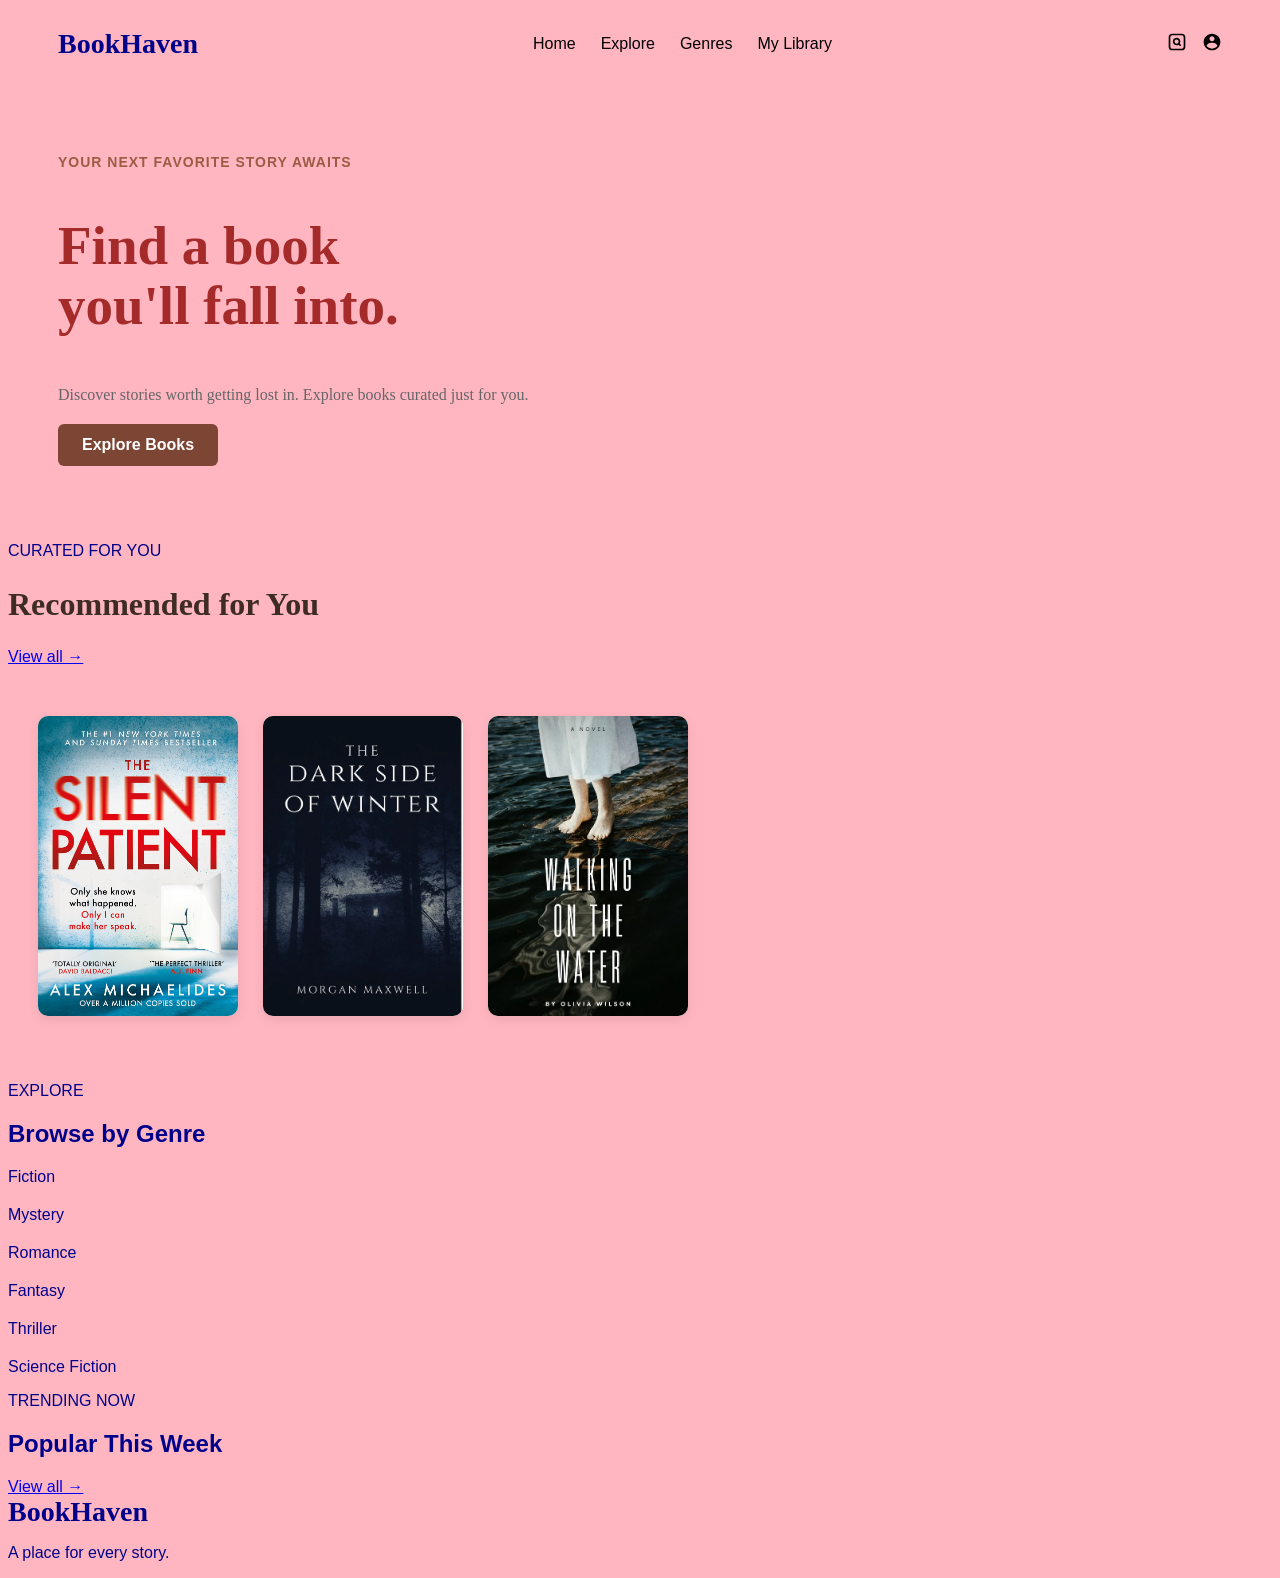
==== index.html @ c0f8ff00 "Initial BookHaven website" ====
<!DOCTYPE html>
<html lang="en">
<head>
    <meta charset="UTF-8">
    <meta name="viewport" content="width=device-width, initial-scale=1.0">

    <title>BookHaven</title>

    <link rel="stylesheet" href="style.css">
</head>

<body>

    <!-- NAVBAR -->
    <nav class="navbar">

        <div class="logo">
            BookHaven
        </div>

        <div class="nav-links">
            <a href="#">Home</a>
            <a href="#">Explore</a>
            <a href="#">Genres</a>
            <a href="#">My Library</a>
        </div>

        <div class="nav-actions">
            <button id="search-btn">
                <img src="assets\search-square-svgrepo-com (1).svg" alt="Search">
            </button>
            <button id="profile-btn">
                <img src="assets\user-profile-filled-svgrepo-com.svg" alt="Profile">
            </button>
        </div>

    </nav>


    <!-- HERO SECTION -->
    <section class="hero">

        <div class="hero-content">

            <p class="hero-tagline">
                YOUR NEXT FAVORITE STORY AWAITS
            </p>

            <h1>
                Find a book<br>
                you'll fall into.
            </h1>

            <p class="hero-description">
                Discover stories worth getting lost in.
                Explore books curated just for you.
            </p>

            <button class="explore-btn">
                Explore Books
            </button>

        </div>

    </section>


    <!-- RECOMMENDED SECTION -->
    <section class="book-section">

        <div class="section-header">

            <div>
                <p class="section-label">CURATED FOR YOU</p>
                <h2 class="section-title">Recommended for You</h2>
            </div>

            <a href="#" class="view-all">
                View all →
            </a>

        </div>

        <div class="book-grid" id="recommended-books">
            <div class="book-grid">

    <div class="book-card">
        <div class="book-cover">
            <img src="assets\SilentPatient.jpg">
        </div>

    </div>

    <div class="book-card">
    <div class="book-cover">
        <img src="assets\canva-dark-silhouette-thriller-mystery-book-cover-jH6NnqQtUy0.webp" alt="Book title">
    </div>
</div>

<div class="book-card">
    <div class="book-cover">
        <img src="assets\WalkingOnTheWater.webp" alt="Book title">
    </div>
</div>

</div>
        </div>

    </section>


    <!-- BROWSE GENRES -->
    <section class="genre-section">

        <div class="section-header">

            <div>
                <p class="section-label">EXPLORE</p>
                <h2>Browse by Genre</h2>
            </div>

        </div>

        <div class="genre-grid">

            <div class="genre-card">Fiction</div>
            <div class="genre-card">Mystery</div>
            <div class="genre-card">Romance</div>
            <div class="genre-card">Fantasy</div>
            <div class="genre-card">Thriller</div>
            <div class="genre-card">Science Fiction</div>

        </div>

    </section>


    <!-- POPULAR THIS WEEK -->
    <section class="book-section">

        <div class="section-header">

            <div>
                <p class="section-label">TRENDING NOW</p>
                <h2>Popular This Week</h2>
            </div>

            <a href="#" class="view-all">
                View all →
            </a>

        </div>

        <div class="book-grid" id="popular-books">
            <!-- Books will be added here -->
        </div>

    </section>


    <!-- FOOTER -->
    <footer>

        <div class="logo">
            BookHaven
        </div>

        <p>
            A place for every story.
        </p>

    </footer>


    <script src="../js/script.js"></script>

</body>
</html>
---- style.css ----
* {
    box-sizing: border-box
    ;
}


body {
    background-color: lightpink;
    color: darkblue;
    font-family: Arial, sans-serif;
}

h1 {
    
    color: brown;
    font-family: Georgia, serif;
    font-size: 55px;
    font-weight: 600;
    line-height: 1.1;
    
}

.hero-tagline {
    color: #9b5c45;
    font-size: 14px;
    font-weight: 600;
    letter-spacing: 1px;
    text-transform: uppercase;

}

.section-title {
    color: #3d2b24;
    font-family: Georgia, serif;
    font-size: 32px;
    margin-bottom: 25px;
}



.hero {
    width: 100%;
    padding: 60px 50px;

    
}

.navbar {
    display: flex;
    justify-content: space-between;
    align-items: center;
    padding: 20px 50px;
    

}

.nav-links {
    display: flex;
    gap: 25px;
}

.genre-grid {
    display: grid;
    gap: 20px;
}

.book-grid {
    display: grid;
    grid-template-columns: repeat(3, 200px);
    gap: 25px;
   
}

.explore-btn {
    background-color: #9b5c45;
    color: white;
    border: none;
    padding: 12px 24px;
    border-radius: 6px;
    font-size: 16px;
    cursor: pointer;
    font-weight: bold;
}

.explore-btn {
    background-color: #7d4634;
    transition: 0.3s;
}


.logo {
    font-family: Georgia, serif;
    font-size: 28px;
    font-weight: 600;
}

.nav-links a {
    text-decoration: none;
    color: black;
    transition: 0.3s;
}

.nav-links a:hover {
    color: #9b5c45;
}

.nav-actions button {
    border: none;
    background: transparent;
    cursor: pointer;
    font-size: 18px;
    padding: 0;
}

.nav-actions {
    display: flex;
    gap: 15px;
}


.nav-actions img {
    width: 20px;
    height: 20px;
    transition: 0.2s;
}

.nav-actions button:hover img{
    transform: scale(1.15);

}

.hero-description {
    color: #666;
    font-size: 16px;
    line-height: 1.6;
    max-width: 500px;
    font-family: Cambria, Cochin, Georgia, Times, 'Times New Roman', serif;
}


#recommended-books {
    padding: 50px 30px;
}

.book-card {
    height: 300px;
    width: 200px;
    background-color: white;
    border-radius: 10px;
}


.book-card:hover {
    transform: translateY(-5px);
    box-shadow: 0 8px 20px rgba(0, 0, 0, 0.12);
}

.book-cover {
    width: 100%;
    height: 100%;
    background-color: #e8d5c4;
    border-radius: 10px;
    overflow: hidden;
    box-shadow: 0 4px 12px rgba(0, 0, 0, 0.08);
    transition: 0.3s;
}


.book-cover img {
    height: 100%;
    width: 100%;
    object-fit: cover;
}

.book-card h3 {
    font-family: Georgia, serif;
    font-size: 18px;
    margin: 15px;
}

.book-card p {
    color: #777;
    font-size: 14px;
    margin: 0 15px;
}
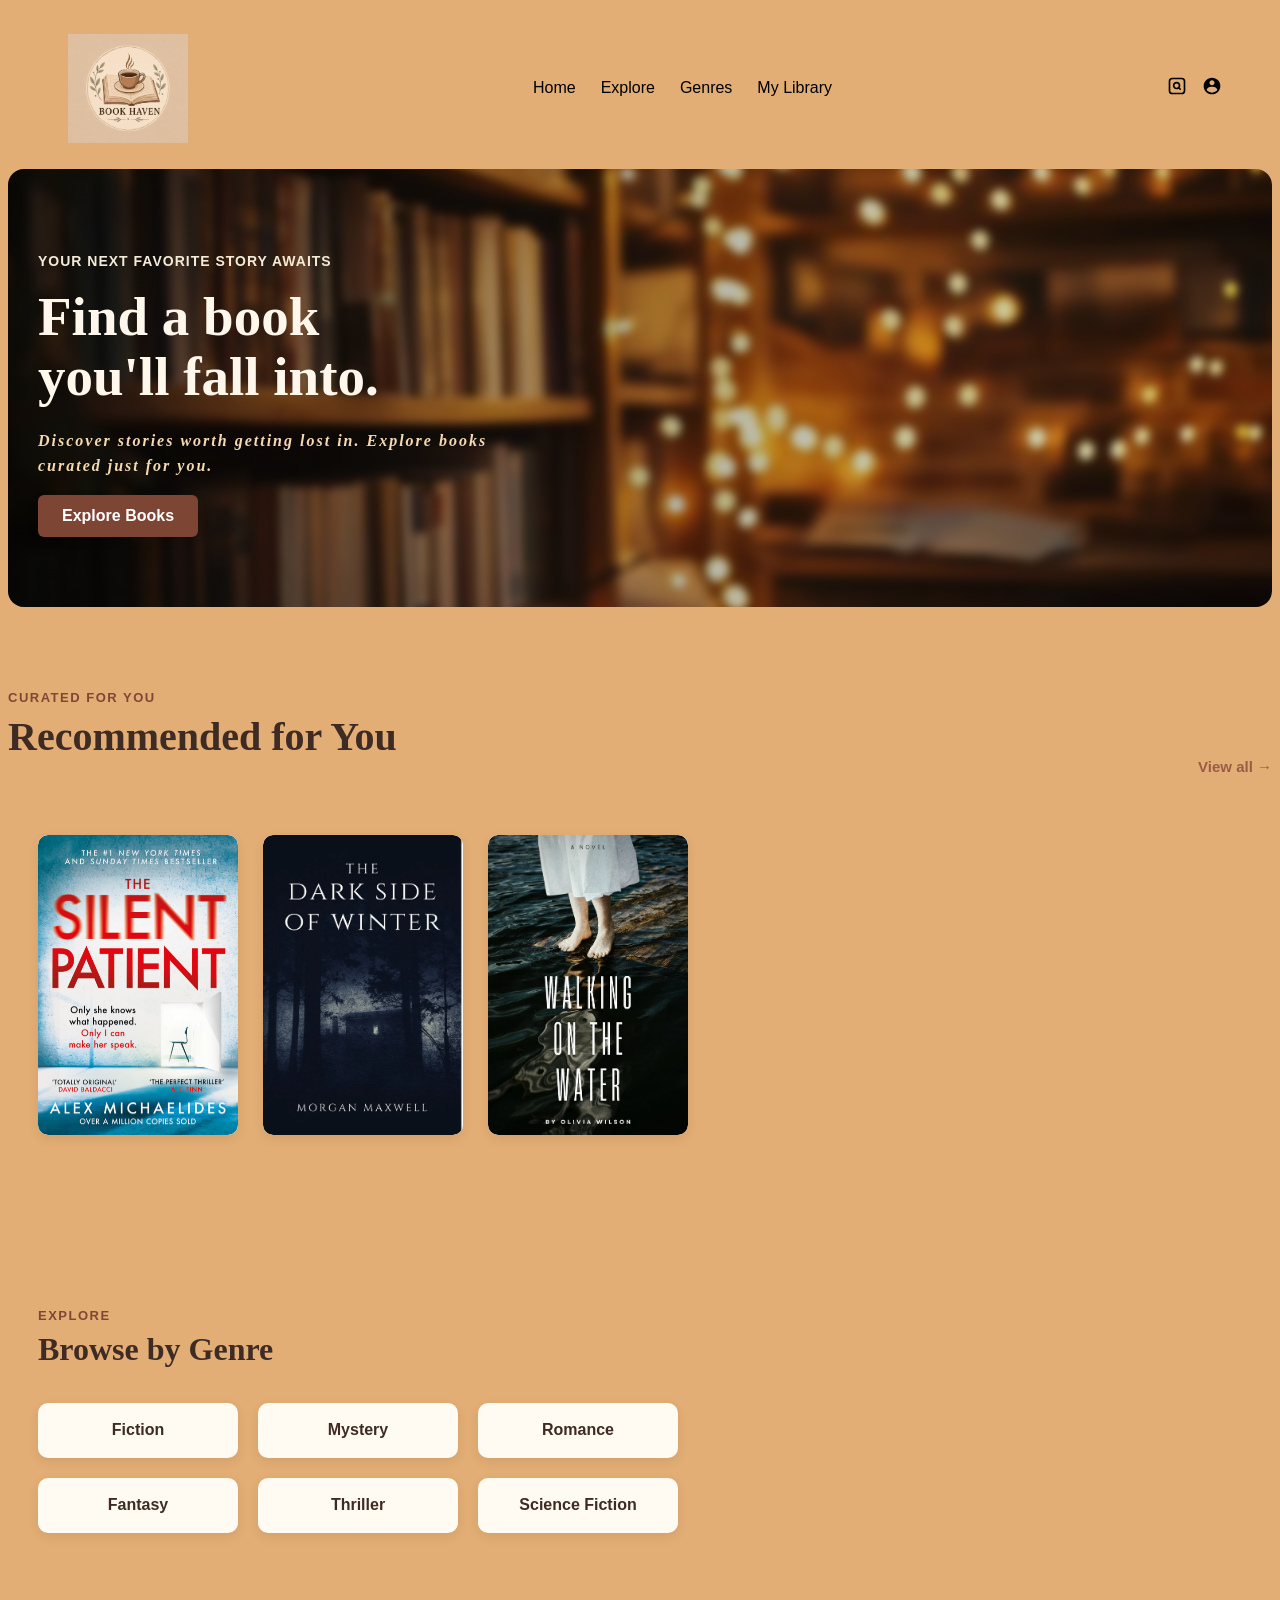
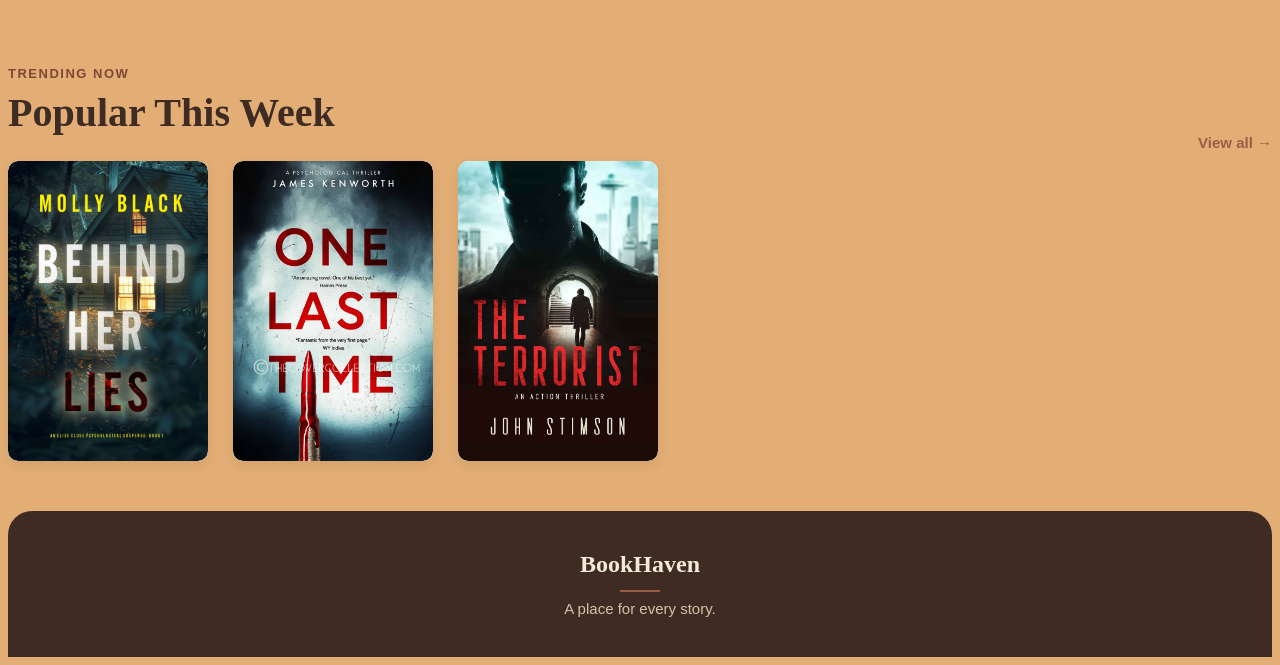
==== commit 19cb7028: "Update BookHaven design and navigation" ====
--- a/index.html
+++ b/index.html
@@ -14,14 +14,14 @@
     <!-- NAVBAR -->
     <nav class="navbar">
 
-        <div class="logo">
-            BookHaven
+        <div class="nav-logo">
+            <img src="assets\Book_Haven.png.png" alt="BookHsven">
         </div>
 
         <div class="nav-links">
-            <a href="#">Home</a>
-            <a href="#">Explore</a>
-            <a href="#">Genres</a>
+            <a href="#home">Home</a>
+            <a href="#recommended-books">Explore</a>
+            <a href="#genres">Genres</a>
             <a href="#">My Library</a>
         </div>
 
@@ -38,7 +38,11 @@
 
 
     <!-- HERO SECTION -->
-    <section class="hero">
+    <section class="hero" id="home">
+
+        <div class="hero-background">
+            <img src="assets\Bookshelf Wallpaper Desktop HD.jpe" alt="">
+        </div>
 
         <div class="hero-content">
 
@@ -56,7 +60,7 @@
                 Explore books curated just for you.
             </p>
 
-            <button class="explore-btn">
+            <button class="explore-btn" onclick="document.getElementById('recommended-books').scrollIntoView({behavior:'smooth'})">
                 Explore Books
             </button>
 
@@ -110,7 +114,7 @@
 
 
     <!-- BROWSE GENRES -->
-    <section class="genre-section">
+    <section class="genre-section" id="genres">
 
         <div class="section-header">
 
@@ -145,14 +149,30 @@
                 <h2>Popular This Week</h2>
             </div>
 
-            <a href="#" class="view-all">
+            <a href="#recommended-books" class="view-all">
                 View all →
             </a>
 
         </div>
 
         <div class="book-grid" id="popular-books">
-            <!-- Books will be added here -->
+            <div class="book-card">
+    <div class="book-cover">
+        <img src="assets\BehindHerLies.jpg" alt="Behind Her Lies">
+    </div>
+</div>
+
+<div class="book-card">
+    <div class="book-cover">
+        <img src="assets\OneLastTime.jpg" alt="One Last Time">
+    </div>
+</div>
+
+<div class="book-card">
+    <div class="book-cover">
+        <img src="assets\theTerrorist.jpg" alt="The Terrorist">
+    </div>
+</div>
         </div>
 
     </section>
@@ -163,6 +183,7 @@
 
         <div class="logo">
             BookHaven
+            
         </div>
 
         <p>
--- a/style.css
+++ b/style.css
@@ -1,3 +1,7 @@
+html {
+    scroll-behavior: smooth;
+}
+
 * {
     box-sizing: border-box
     ;
@@ -5,27 +9,29 @@
 
 
 body {
-    background-color: lightpink;
-    color: darkblue;
+    background-color: #d88b39b1;
+    color: #3d2b24;
     font-family: Arial, sans-serif;
 }
 
 h1 {
     
-    color: brown;
+    color: #fff7eb;
     font-family: Georgia, serif;
     font-size: 55px;
     font-weight: 600;
     line-height: 1.1;
+    margin: 0 0 20px 0;
     
 }
 
 .hero-tagline {
-    color: #9b5c45;
+    color: #f3ead8;
     font-size: 14px;
     font-weight: 600;
     letter-spacing: 1px;
     text-transform: uppercase;
+    margin-bottom: 18px;
 
 }
 
@@ -36,13 +42,64 @@
     margin-bottom: 25px;
 }
 
+.section-label {
+    color: #7f4735;
+    font-size: 13px;
+    font-weight: 600;
+    letter-spacing: 1.5px;
+    margin-bottom: 8px;
+}
+
+.section-header h2 {
+    color: #3d2b24;
+    font-family: Georgia, serif;
+    font-size: 40px;
+    margin: 0 0 25px 0;
+}
+
 
 
 .hero {
     width: 100%;
-    padding: 60px 50px;
-
+    padding: 70px 30px;
+    border-radius: 16px;
+    overflow: hidden;
+    position: relative;
+    background-color: #ead9c3;
+}
+
+.hero-background {
+    position: absolute;
+    inset: 0;
+}
+
+.hero-background img {
+    width: 100%;
+    height: 100%;
+    object-fit: cover;
+    filter: blur(4px);
+    transform: scale(1.05);
+
+}
+
+.hero-background::after {
+    content: "";
+    position: absolute;
+    inset: 0;
+    background-color: rgba(243, 234, 216, 0.10);
+    background: linear-gradient(
+        90deg,
+        rgba(0, 0, 0, 0.45),
+        rgba(0, 0, 0, 0.12)
+    );
+}
     
+
+
+.hero-content {
+    max-width: 600px;
+    position: relative;
+    z-index: 1;
 }
 
 .navbar {
@@ -61,13 +118,21 @@
 
 .genre-grid {
     display: grid;
+    grid-row: repeat(3, 200px);
+    margin-top: 10px;
     gap: 20px;
+}
+
+.genre-section {
+    padding: 50px 30px;
+    margin-top: 60px;
 }
 
 .book-grid {
     display: grid;
     grid-template-columns: repeat(3, 200px);
     gap: 25px;
+    margin-top: 0;
    
 }
 
@@ -80,13 +145,16 @@
     font-size: 16px;
     cursor: pointer;
     font-weight: bold;
+    box-shadow: 0 4px 12px rgba(0, 0, 0, 0.08);
+}
+.explore-btn:hover {
+    background-color: #521a07e2;
 }
 
 .explore-btn {
     background-color: #7d4634;
     transition: 0.3s;
 }
-
 
 .logo {
     font-family: Georgia, serif;
@@ -130,11 +198,14 @@
 }
 
 .hero-description {
-    color: #666;
+    color: #f5d9b2;
     font-size: 16px;
     line-height: 1.6;
     max-width: 500px;
     font-family: Cambria, Cochin, Georgia, Times, 'Times New Roman', serif;
+    font-weight: bold;
+    font-style: italic;
+    letter-spacing: 2px;
 }
 
 
@@ -183,3 +254,156 @@
     font-size: 14px;
     margin: 0 15px;
 }
+
+.section-header {
+    display: flex;
+    justify-content: space-between;
+    align-items: center;
+    width: 100%;
+}
+
+.view-all {
+    align-self: flex-end;
+    display: inline-block;
+    color: #9b5c45;
+    text-decoration: none;
+    font-size: 15px;
+    font-weight: 600;
+    transition: 0.3s;
+    transform: translateY(-6px);
+    margin-bottom: 4px;
+}
+
+.view-all:hover {
+    color: #7f4735;
+    transform: translate(3px);
+    display: inline-block;
+    transform: translateY(3px, -6px);
+}
+
+.genre-grid {
+    display: grid;
+    grid-template-columns: repeat(3, 200px);
+    gap: 20px;
+    margin-top: 10px;
+}
+
+.genre-card {
+    background-color: #fffaf2;
+    padding: 18px 20px;
+    border-radius: 10px;
+    color: #3d2b24;
+    font-size: 16px;
+    font-weight: 600;
+    box-shadow: 0 4px 12px rgba(0, 0, 0, 0.08);
+    transition: 0.3s;
+    min-height: 55px;
+    display: flex;
+    align-items: center;
+    justify-content: center;
+    text-align: center;
+}
+
+.genre-card:hover {
+    transform: translate(-4px);
+    background-color: #9b5c45;
+    color: #fff7eb;
+}
+
+.recommended-section {
+    margin-top: 60px;
+}
+.book-section {
+    margin-top: 70px;
+}
+
+.genre-section h2 {
+    color: #3d2b24;
+    font-family: Georgia, serif;
+    font-size: 32px;
+    margin: 0 0 25px 0;
+}
+
+#popular-books {
+    min-height: 100px;
+
+}
+
+footer {
+    margin-top: 50px;
+    padding: 40px 30px;
+    background-color: #3d2b24;
+    color: #f3ead8;
+    text-align: center;
+    border-radius: 24px 24px 0 0;
+}
+
+footer .logo {
+    font-family: Georgia, serif;
+    font-size: 24px;
+    font-weight: 600;
+    margin-bottom: 8px;
+    padding: 0;
+    margin-bottom: 8px;
+    background: none;
+    box-shadow: none;
+
+}
+
+footer p {
+    color: #d8c1a6;
+    font-size: 15px;
+    margin: 8px 0 0;
+}
+
+footer .logo::after {
+    content: "";
+    display: block;
+    width: 40px;
+    height: 2px;
+    background-color: #9b5c45;
+    margin: 12px auto 0;
+}
+
+.book-card {
+    width: 200px;
+    height: 300px;
+    background-color: #fffaf2;
+    border-radius: 10px;
+    overflow: hidden;
+    box-shadow: 0 4px 12px rgba(0, 0, 0, 0.08);
+    transition: 0.3s;
+}
+
+.book-cover {
+    width: 100%;
+    height: 100%;
+    overflow: hidden;
+}
+
+.book-cover img {
+    width: 100%;
+    height: 100%;
+    object-fit: cover;
+    display: block;
+}
+
+.book-card:hover {
+    transform: translateY(-6px);
+    box-shadow: 0 10px 20px rgba(0, 0, 0, 0.14);
+}
+
+.nav-logo {
+    font-family: Georgia, serif;
+    font-size: 28px;
+    font-weight: 600;
+    padding: 6px 10px;
+    display: flex;
+    align-items: center;
+}
+
+.nav-logo img {
+    width: 120px;
+    height: auto;
+    display: block;
+}
